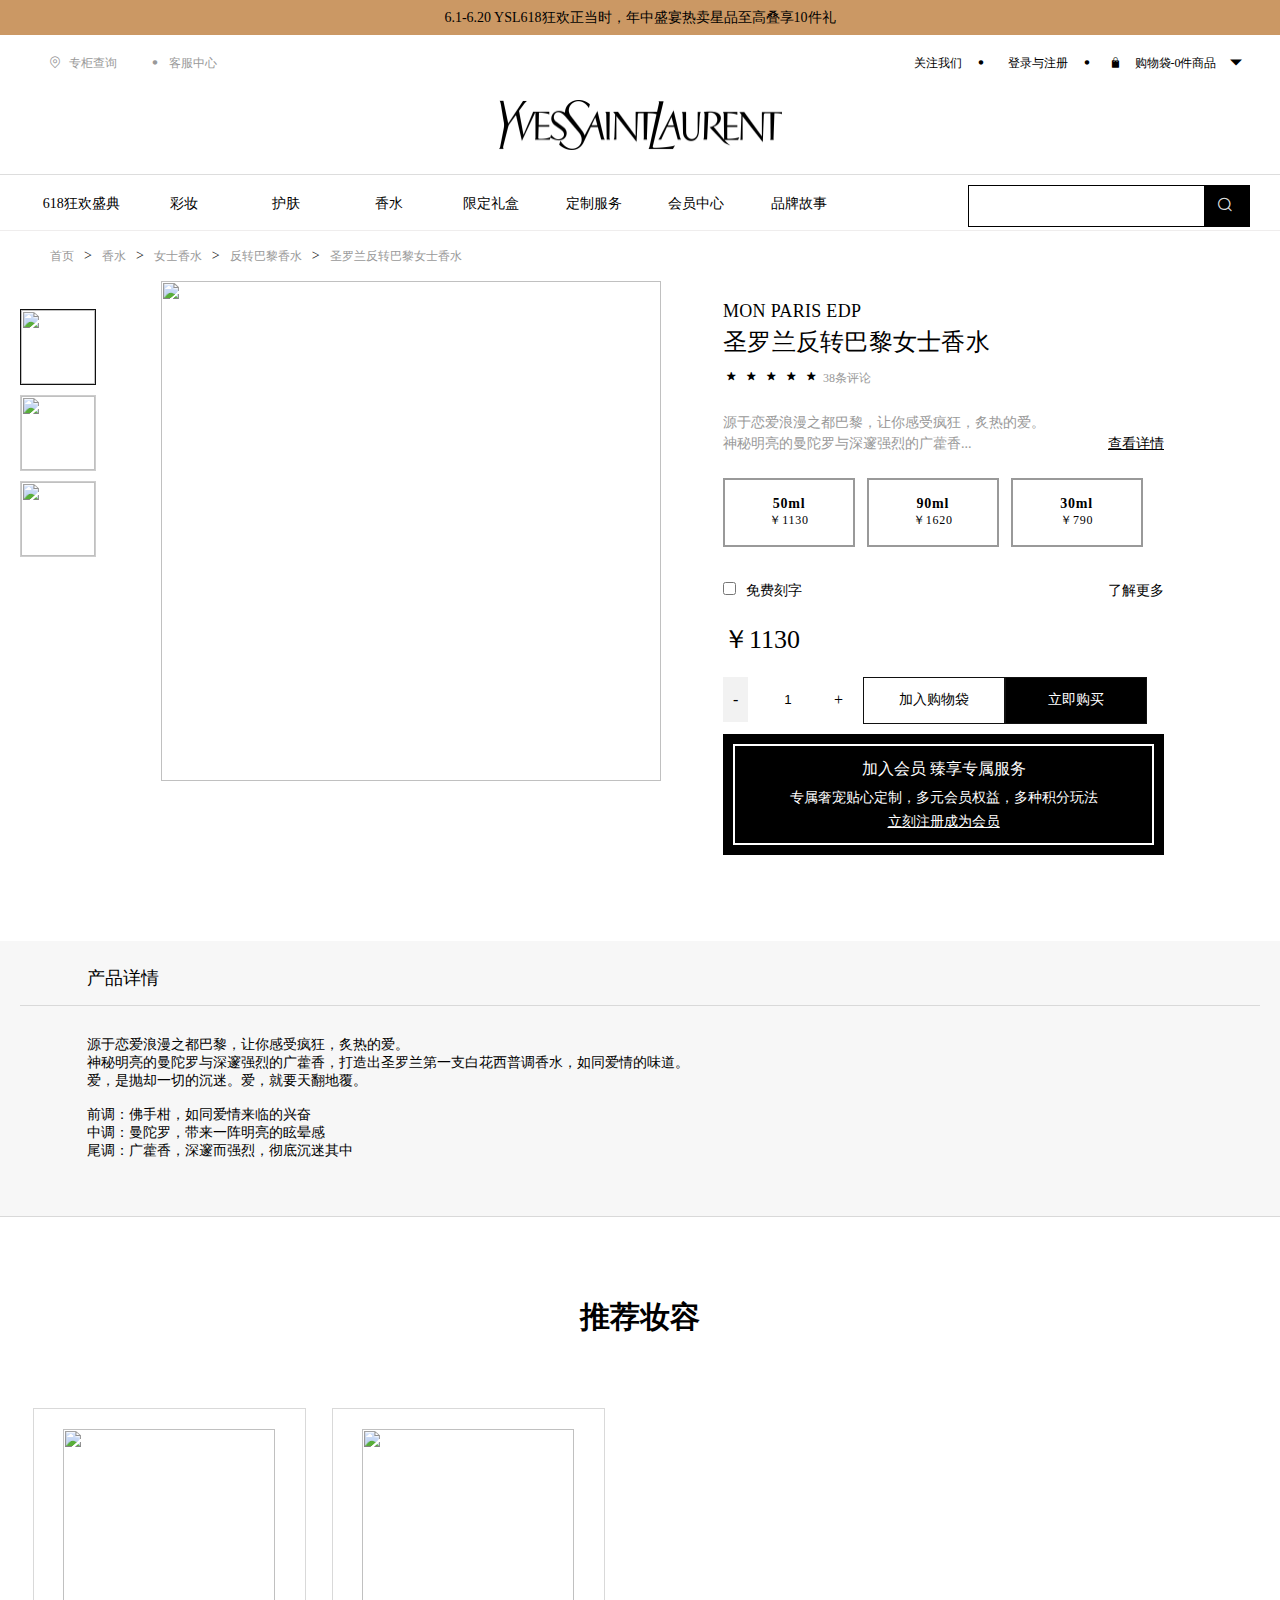
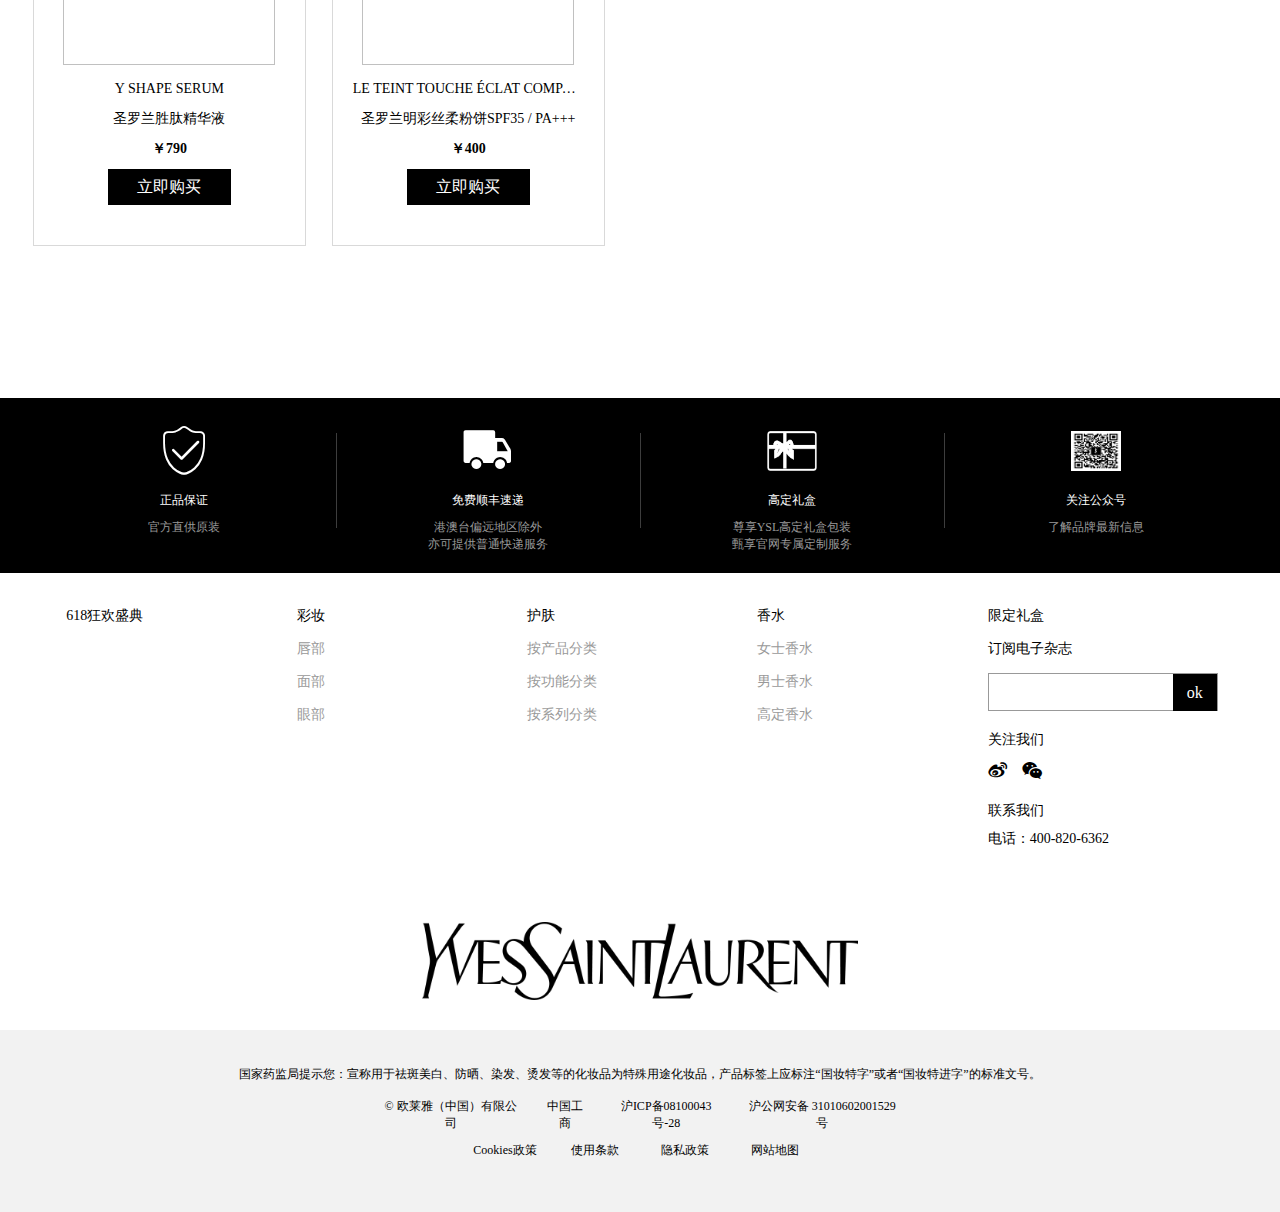
==== details.html @ fade4002 "第一次静态提交" ====
<!DOCTYPE html>
<html lang="en">

<head>
    <meta charset="UTF-8">
    <meta http-equiv="X-UA-Compatible" content="IE=edge">
    <meta name="viewport" content="width=device-width, initial-scale=1.0">
    <title>详情页面</title>
    <link rel="stylesheet" href="https://cdn.bootcdn.net/ajax/libs/Swiper/6.5.8/swiper-bundle.css">
    <link rel="stylesheet" href="./css/lens.css">
    <link rel="stylesheet" href="./static/font/iconfont.css">
</head>

<body>
    <!-- 头部 -->
    <header class="section">
        <!-- 顶部信息栏 -->
        <p class="TopInformation">
            6.1-6.20 YSL618狂欢正当时，年中盛宴热卖星品至高叠享10件礼
        </p>
        <div class="header-container">
            <div class="header-containerLeft">
                <ul>
                    <li>
                        <span class="iconfont icon-location"></span>
                        <a href="#none">专柜查询</a>
                    </li>
                    <li>
                        <span class="iconfont icon-heidian"></span>
                        <a href="###" class="headerCall">客服中心</a>
                    </li>
                    <div class="callBox">
                        <div class="callLeft">
                            <h4>
                                我能帮到您什么？
                            </h4>
                            <div class="callButton">
                                <div>
                                    <p><a href="">常见问题</a></p>
                                    <p><a href="">订单跟踪</a></p>
                                    <p><a href="">订购信息</a></p>
                                </div>
                                <div>
                                    <p><a href="">选择我们的原因</a></p>
                                    <p><a href="">送货与退货</a></p>
                                    <p><a href="">通用销售条款</a></p>
                                </div>
                            </div>
                        </div>
                        <div class="callRight">
                            <h4>联系我们</h4>
                            <div>
                                <p style="font-weight: 700;">400-820-6362(9:00-18:00)</p>
                                <p><a href="">在线咨询</a></p>
                                <p>我们提供一周五天服务</p>
                            </div>
                        </div>

                    </div>
                </ul>
                <ul class="header-containerRight">
                    <li class="attention">
                        <span>关注我们</span>
                        <span class="iconfont icon-heidian"></span>
                    </li>
                    <li>
                        <span>登录与注册</span>
                        <span class="iconfont icon-heidian"></span>
                    </li>
                    <li>
                        <span class="iconfont icon-gouwudai1"></span>
                        <span>购物袋-0件商品</span>
                        <span class="iconfont icon-sanjiaojiantou"></span>
                    </li>
                </ul>
                <div class="header-attention">
                    <div class="attentionLeft" style="margin-right: 30px;">
                        <img src="./static/img/小程序.jpg" alt="">
                        <p>小程序商场</p>
                    </div>
                    <div class="“attentionRight">
                        <img src="./static/img/微信公众号.png" alt="">
                        <p>微信公众号</p>
                    </div>

                </div>
            </div>
            <!-- logo -->
            <div class="logo">
                <img src="./static/img/download.png" alt="">
            </div>
        </div>
    </header>
    <!-- 导航 -->
    <nav>
        <div class="navSlide">
            <div class="navbox">
                <ul class="nav">
                    <li><a href="./index.html">
                            618狂欢盛典
                        </a></li>
                    <li class="btn">彩妆</li>
                    <li class="btn">护肤</li>
                    <li class="btn">
                        <a href="./list.html">
                            香水
                        </a>
                    </li>
                    <li>限定礼盒</li>
                    <li>定制服务</li>
                    <li>会员中心</li>
                    <li>品牌故事</li>
                </ul>
                <!-- 搜索框 -->
                <div class="navRight">
                    <form action="">
                        <div class="search">
                            <input type="text" id="search">
                            <ul id="list">

                            </ul>
                            <span class="iconfont icon-fangdajing" style="font-size: 30px;"></span>
                        </div>

                    </form>
                </div>
            </div>

            <!-- 二级菜单 -->

            <div class="submenu">
                <!-- 彩妆二级菜单 -->
                <div class="makeUpSubmenu">
                    <!-- 菜单 -->
                    <div class="submenuTop">
                        <ul>
                            <li>唇部</li>
                            <li>唇膏</li>
                            <li>唇釉</li>
                        </ul>
                        <ul>
                            <li>面部</li>
                            <li>妆前隔离</li>
                            <li>粉底</li>
                            <li>粉饼</li>
                            <li>明彩笔</li>
                            <li>散粉</li>
                            <li>腮红</li>
                        </ul>
                        <ul>
                            <li>眼部</li>
                            <li>睫毛膏</li>
                            <li>眉笔</li>
                            <li>眼影</li>
                        </ul>
                    </div>
                    <!-- 菜单图片 -->
                    <div class="submenuButton">
                        <div class="ImgLeft">
                            <img src="./static/img/小金条.jpg" alt="">
                            <div>
                                <p>YSL「小金条」N°1966</p>
                                <p>无法复刻的红棕</p>
                                <a href="https://www.yslbeautycn.com/item/00286YSL">了解详情</a>
                            </div>
                        </div>
                        <div class="ImgRight">
                            <img src="./static/img/气垫.jpg" alt="">
                            <div>
                                <p>YSL「皮气垫」星芒限定版</p>
                                <p>高定闪片耀世来袭</p>
                                <a href="https://www.yslbeautycn.com/item/00820YSL">了解详情</a>
                            </div>

                        </div>
                    </div>
                </div>
                <!-- 护肤二级菜单 -->
                <div class="makeUpSubmenu">
                    <!-- 菜单 -->
                    <div class="submenuTop">
                        <ul>
                            <li>按产品分类</li>
                            <li>隔离防晒</li>
                            <li>卸妆清洁</li>
                            <li>爽肤水</li>
                            <li>精华</li>
                            <li>面霜/乳液</li>
                            <li>眼唇护理</li>
                        </ul>
                        <ul>
                            <li>按功能分类</li>
                            <li>全校青春</li>
                            <li>至臻奢护</li>
                            <li>基础亮颜</li>
                        </ul>
                        <ul>
                            <li>按系列分类</li>
                            <li>高能修护系列</li>
                            <li>妍活青春</li>
                            <li>藏金奢妍</li>
                            <li>超模绝密</li>
                        </ul>
                    </div>
                    <!-- 菜单图片 -->
                    <div class="submenuButton">
                        <div class="ImgLeft">
                            <img src="./static/img/精华.jpg" alt="">
                            <div>
                                <p>圣罗兰夜皇后精华</p>
                                <p>细致毛孔 平滑透亮</p>
                                <a href="https://www.yslbeautycn.com/item/00386YSL-002">了解详情</a>
                            </div>
                        </div>
                        <div class="ImgRight">
                            <img src="./static/img/防晒.jpg" alt="">
                            <div>
                                <p>高能小滴管防晒乳</p>
                                <p>高能防晒 8倍轻薄</p>
                                <a href="https://www.yslbeautycn.com/item/000226YSL-001">了解详情</a>
                            </div>

                        </div>
                    </div>
                </div>

                <!-- 香水二级菜单 -->
                <div class="makeUpSubmenu">
                    <!-- 菜单 -->
                    <div class="submenuTop">
                        <ul>
                            <li>女士香水</li>
                            <li>全新圣罗兰女士香水</li>
                            <li>反转巴黎香水</li>
                            <li>黑色奥飘茗香水</li>
                        </ul>
                        <ul>
                            <li>男士香水</li>
                            <li>Y男士香水</li>
                        </ul>
                        <ul>
                            <li>高定香水</li>
                            <li>衣典香水</li>
                        </ul>
                    </div>
                    <!-- 菜单图片 -->
                    <div class="submenuButton">
                        <div class="ImgLeft">
                            <img src="./static/img/香水.jpg" alt="">
                            <div>
                                <p>全新圣罗兰女士香水</p>
                                <p>刚柔并济 自在由我</p>
                                <a href="https://www.yslbeautycn.com/item/00395YSL-002">了解详情</a>
                            </div>
                        </div>
                        <div class="ImgRight">
                            <img src="./static/img/翻转巴黎.jpg" alt="">
                            <div>
                                <p>圣罗兰反转巴黎女士香水</p>
                                <p>爱 就要天翻地覆</p>
                                <a href="https://www.yslbeautycn.com/item/000422YSL-002">了解详情</a>
                            </div>

                        </div>
                    </div>
                </div>
            </div>
        </div>
    </nav>
    <!-- 小菜单 -->
    <div class="perfumemenu">
        <ul>
            <li>首页</li>
            <li>香水</li>
            <li>女士香水</li>
            <li>反转巴黎香水</li>
            <li>圣罗兰反转巴黎女士香水</li>
        </ul>
    </div>
    <!-- 主体部分 -->
    <main>
        <div class="magnifying">
            <div class="magnifyingLeft">
                <ul>
                    <li class="active">
                        <img src="https://res.yslbeautycn.com/resources/2020/12/3/16069813046228783_110X110.jpg?version=20210603200946843"
                            alt="">
                    </li>
                    <li>
                        <img src="https://res.yslbeautycn.com/resources/2020/3/13/15840950171098095_110X110.jpg?version=20210603200946843"
                            alt="">
                    </li>
                    <li>
                        <img src="https://res.yslbeautycn.com/resources/2020/3/13/15840951379492736_110X110.jpg?version=20210603200946843"
                            alt="">
                    </li>
                </ul>
            </div>
            <div class="magnifyingBig-img">
                <img class="img" style="z-index: 1;"
                    src="https://res.yslbeautycn.com/resources/2020/12/3/16069813046228783_1000X1000.jpg?version=20210603200946843"
                    alt="">


                <img class="img"
                    src="https://res.yslbeautycn.com/resources/2020/3/13/15840950171098095_1000X1000.jpg?version=20210603200946843"
                    alt="">


                <img class="img"
                    src="https://res.yslbeautycn.com/resources/2020/3/13/15840951379492736_1000X1000.jpg?version=20210603200946843"
                    alt="">

            </div>
            <div class="bigImg">
                <img class="img" style="z-index: 1;"
                    src="https://res.yslbeautycn.com/resources/2020/12/3/16069813046228783_1000X1000.jpg?version=20210603200946843"
                    alt="">
                <img class="img"
                    src="https://res.yslbeautycn.com/resources/2020/3/13/15840950171098095_1000X1000.jpg?version=20210603200946843"
                    alt="">
                <img class="img"
                    src="https://res.yslbeautycn.com/resources/2020/3/13/15840951379492736_1000X1000.jpg?version=20210603200946843"
                    alt="">

            </div>
        </div>
        <!-- 介绍 -->
        <div class="introduce">
            <!-- 标题 -->
            <h2>MON PARIS EDP</h2>
            <h1>圣罗兰反转巴黎女士香水</h1>
            <!-- 评论 -->
            <div class="comment">
                <span class="iconfont icon-start"></span>
                <span class="iconfont icon-start"></span>
                <span class="iconfont icon-start"></span>
                <span class="iconfont icon-start"></span>
                <span class="iconfont icon-start"></span>
                <span>38条评论</span>
            </div>
            <!-- 特点介绍 -->
            <p class="recommend">
                源于恋爱浪漫之都巴黎，让你感受疯狂，炙热的爱。
                <br>
                神秘明亮的曼陀罗与深邃强烈的广藿香...
                <span>查看详情</span>
            </p>
            <!-- 价格分类 -->
            <div class="priceCategory">
                <ul class="priceThree">
                    <li>
                        <div>
                            <p class="perfumeSize">50ml</p>
                            <p class="perfumePrice">￥1130</p>
                        </div>
                    </li>
                    <li>
                        <div>
                            <p class="perfumeSize">90ml</p>
                            <p class="perfumePrice">￥1620</p>
                        </div>
                    </li>
                    <li>
                        <div>
                            <p class="perfumeSize">30ml</p>
                            <p class="perfumePrice">￥790</p>
                        </div>
                    </li>
                </ul>
                <!-- 刻字 -->
                <div class="lettering">
                    <p>
                        <input type="checkbox">
                        <span>免费刻字</span>
                    </p>
                    <span>了解更多</span>
                </div>
            </div>
            <!-- 单价 -->
            <p class="unit-price">￥1130</p>

            <div class="flex-container">
                <div class="buy">
                    <a href="##" class="minus">-</a>
                    <input type="text" readonly value="1">
                    <a href="##" class="sign">+</a>
                </div>
                <div class="product-btn">
                    <a href="##" class="join">加入购物袋</a>
                    <a href="##" class="promptly">立即购买</a>
                </div>
            </div>

            <div class="inviting-box">
                <p>加入会员 臻享专属服务 </p>
                <p style="margin-bottom:0; font-size: 14px;">专属奢宠贴心定制，多元会员权益，多种积分玩法</p>
                <a class="jump-login" href="">立刻注册成为会员</a>
            </div>
        </div>
    </main>
    <article>
        <p class="product-details">产品详情</p>
        <p class="product-presentation">
            源于恋爱浪漫之都巴黎，让你感受疯狂，炙热的爱。
            <br>
            神秘明亮的曼陀罗与深邃强烈的广藿香，打造出圣罗兰第一支白花西普调香水，如同爱情的味道。
            <br>
            爱，是抛却一切的沉迷。爱，就要天翻地覆。
            <br>
            <br>
            前调：佛手柑，如同爱情来临的兴奋
            <br>
            中调：曼陀罗，带来一阵明亮的眩晕感
            <br>
            尾调：广藿香，深邃而强烈，彻底沉迷其中
        </p>
    </article>

    <div class="banner">
        <img src="https://res.yslbeautycn.com/resources/2020/3/13/15840914652778105.jpg" alt="">
        <img src="https://res.yslbeautycn.com/resources/2020/3/13/15840914937553287.jpg" alt="">
        <img src="https://res.yslbeautycn.com/resources/2020/3/13/15840915073055597.jpg" alt="">
        <img src="https://res.yslbeautycn.com/resources/2020/3/13/15840915267611418.jpg" alt="">
    </div>
    <aside>
        <h3>推荐妆容</h3>
        <div class="perfume">
            <div>
                <img src="https://res.yslbeautycn.com/resources/2020/12/4/16070503586922771_238X265.jpg?version=20210603200946843"
                    alt="">
                <p class="perfumeEn">Y SHAPE SERUM</p>
                <p class="perfumeCn">圣罗兰胜肽精华液</p>
                <p class="perfumePrice">￥790</p>
                <a href="" class="button">立即购买</a>
            </div>
            <div>
                <img src="https://res.yslbeautycn.com/resources/2019/8/27/15669055957449197_238X265.jpg?version=20210603200946843"
                    alt="">
                <p class="perfumeEn">LE TEINT TOUCHE ÉCLAT COMPACT SPF35/PA+++ 9g</p>
                <p class="perfumeCn">圣罗兰明彩丝柔粉饼SPF35 / PA+++</p>
                <p class="perfumePrice">￥400</p>
                <a href="" class="button">立即购买</a>
            </div>
        </div>
    </aside>
    <!-- 尾部 -->
    <footer class="section">
        <div class="footer-topcontent">
            <ul class="float-clearfix">
                <li>
                    <div class="iconfont icon-zhengpin"></div>
                    <p class="main-text">正品保证</p>
                    <p class="sub-text">官方直供原装</p>
                </li>
                <li>
                    <div class="iconfont icon-wuliu"></div>
                    <p class="main-text">免费顺丰速递</p>
                    <p class="sub-text">
                        港澳台偏远地区除外
                        <br>
                        亦可提供普通快递服务
                    </p>

                </li>
                <li>
                    <div class="footer-qr">
                        <img src="./static/img/9.png" alt="">
                    </div>
                    <p class="main-text">高定礼盒</p>
                    <p class="sub-text">
                        尊享YSL高定礼盒包装
                        <br>
                        甄享官网专属定制服务
                    </p>
                </li>
                <li>
                    <div class="footer-qr">
                        <img src="./static/img/8.png" alt="">
                    </div>
                    <p class="main-text">关注公众号</p>
                    <p class="sub-text">了解品牌最新信息</p>
                </li>
            </ul>
        </div>
        <div class="footer-content">
            <div class="footer-nav">
                <ul>
                    <li>
                        618狂欢盛典
                    </li>
                </ul>
            </div>
            <div class="footer-nav">
                <ul>
                    <li>彩妆</li>
                    <li>唇部</li>
                    <li>面部</li>
                    <li>眼部</li>
                </ul>
            </div>
            <div class="footer-nav">
                <ul>
                    <li>护肤</li>
                    <li>按产品分类</li>
                    <li>按功能分类</li>
                    <li>按系列分类</li>
                </ul>
            </div>
            <div class="footer-nav">
                <ul>
                    <li>香水</li>
                    <li>女士香水</li>
                    <li>男士香水</li>
                    <li>高定香水</li>
                </ul>
            </div>
            <div class="footer-nav">
                <p>限定礼盒</p>
                <p>订阅电子杂志</p>
                <div class="footer-input">
                    <input type="text"><span>ok</span>
                </div>
                <div class="footer-contact">
                    <p>关注我们</p>
                    <span class="iconfont icon-unie61d-copy"></span>
                    <span class="iconfont icon-weixin"></span>
                    <p>联系我们</p>
                    <p>
                        电话：400-820-6362
                    </p>
                </div>
            </div>

        </div>
        <div class="footer-logo">
            <img src="./static/img/download.png" alt="">
        </div>
        <div class="footer-bottom">
            <p>国家药监局提示您：宣称用于祛斑美白、防晒、染发、烫发等的化妆品为特殊用途化妆品，产品标签上应标注“国妆特字”或者“国妆特进字”的标准文号。</p>
            <ul class="statement">
                <li>© 欧莱雅（中国）有限公司</li>
                <li>
                    <a href="http://wap.scjgj.sh.gov.cn//businessCheck/verifKey.do?showType=extShow&serial=9031000020170518090333000001788070-SAIC_SHOW_310000-2012"
                        target="_blank">中国工商</a>
                </li>
                <li>
                    <a href="https://beian.miit.gov.cn/#/Integrated/index" target="_blank">沪ICP备08100043号-28</a>
                </li>
                <li>
                    <a href="http://www.beian.gov.cn/portal/registerSystemInfo?recordcode=31010602001529"
                        target="_blank">沪公网安备 31010602001529号</a>
                </li>
            </ul>
            <ul class="statement">
                <li>
                    <a href="https://policy.lorealchina.com/cookiespolicy" target="_blank">Cookies政策</a>
                </li>
                <li>
                    <a href="https://policy.lorealchina.com/termsofusewebsite" target="_blank">使用条款</a>
                </li>
                <li>
                    <a href="https://policy.lorealchina.com/privacypolicy" target="_blank">隐私政策</a>
                </li>
                <li>
                    <a href="https://www.yslbeautycn.com/on/Sites-ysl-cn-Site/zh_CN/SiteMap-Start"
                        target="_blank">网站地图</a>
                </li>
            </ul>
        </div>
    </footer>



    <script src="https://cdn.bootcdn.net/ajax/libs/Swiper/6.5.8/swiper-bundle.js"></script>
    <script src="./static/javascripts/jQuery.js"></script>
</body>

</html>
---- css/lens.css ----
@charset "UTF-8";
* {
  margin: 0;
  padding: 0;
}

ul li {
  list-style: none;
}

a {
  color: #000;
  text-decoration: none;
}

header .TopInformation {
  width: 100%;
  height: 35px;
  background-color: #cb9864;
  font-size: 14px;
  text-align: center;
  line-height: 35px;
}

.header-container {
  text-align: center;
}
.header-container .header-containerLeft {
  display: flex;
  justify-content: space-between;
  margin: 0 30px;
}
.header-container .header-containerLeft ul {
  height: 25px;
  margin: 10px 0;
  display: flex;
  line-height: 25px;
  text-align: center;
}
.header-container .header-containerLeft ul li {
  width: 100px;
  font-size: 12px;
  color: #999;
}
.header-container .header-containerLeft ul li span {
  line-height: 25px;
  padding: 5px;
  font-size: 12px;
  display: inline-block;
  height: 25px;
}
.header-container .header-containerLeft ul li a {
  color: #999;
}
.header-container .header-containerLeft ul .callBox {
  width: 660px;
  padding: 30px;
  height: 150px;
  background-color: #fff;
  border: 1px solid #ddd;
  z-index: 10;
  position: absolute;
  top: 80px;
  left: 180px;
  display: none;
}
.header-container .header-containerLeft ul .callBox .callLeft {
  width: 330px;
  float: left;
}
.header-container .header-containerLeft ul .callBox .callLeft h4 {
  font-size: 18px;
  border-bottom: 1px solid #d9d9d9;
  padding-bottom: 20px;
  margin-bottom: 20px;
  font-weight: 700;
}
.header-container .header-containerLeft ul .callBox .callLeft .callButton {
  display: flex;
  justify-content: space-around;
}
.header-container .header-containerLeft ul .callBox .callLeft .callButton p {
  font-size: 14px;
}
.header-container .header-containerLeft ul .callBox .callLeft .callButton p a:hover {
  text-decoration: underline;
}
.header-container .header-containerLeft ul .callBox .callRight {
  width: 240px;
  margin-left: 30px;
  float: left;
}
.header-container .header-containerLeft ul .callBox .callRight h4 {
  font-size: 18px;
  border-bottom: 1px solid #d9d9d9;
  padding-bottom: 20px;
  margin-bottom: 20px;
  font-weight: 700;
}
.header-container .header-containerLeft ul .callBox .callRight div p {
  font-size: 14px;
}
.header-container .header-containerLeft ul .callBox .callRight div p a:hover {
  text-decoration: underline;
}
.header-container .header-containerLeft .header-containerRight li {
  width: 100px;
  color: black;
  cursor: pointer;
}
.header-container .header-containerLeft .header-containerRight li:nth-last-child(1) {
  width: 150px;
}
.header-container .header-containerLeft .header-attention {
  padding: 15px 15px 8px;
  background-color: #111;
  position: absolute;
  top: 80px;
  left: 850px;
  z-index: 10;
  box-shadow: 0px 0px 10px #ddd;
  display: none;
}
.header-container .header-containerLeft .header-attention div {
  float: left;
}
.header-container .header-containerLeft .header-attention div img {
  width: 130px;
}
.header-container .header-containerLeft .header-attention div p {
  color: #fff;
  font-size: 12px;
}
.header-container .logo {
  text-align: center;
  padding: 20px 0;
}
.header-container .logo img {
  width: 283px;
  height: 50px;
}

nav .navSlide {
  background-color: #fff;
  width: 100%;
  z-index: 111;
}
nav .navSlide .navbox {
  height: 50px;
  border-top: 1px solid #ddd;
  background-color: #fff;
  width: 100%;
  z-index: 100;
}
nav .navSlide .navbox .nav {
  padding: 20px 30px;
  width: 820px;
  display: flex;
  text-align: center;
  float: left;
  position: static;
}
nav .navSlide .navbox .nav li {
  flex: 1;
  font-size: 14px;
  color: #000;
  cursor: pointer;
}
nav .navSlide .navbox .nav li:hover {
  color: #cd9864;
}
nav .navSlide .navbox .navRight {
  float: right;
  width: 280px;
  height: 40px;
  margin: 10px;
  margin-right: 30px;
  border: 1px solid #000;
  position: relative;
}
nav .navSlide .navbox .navRight .search input {
  border: 0;
  width: 225px;
  height: 35px;
  outline: none;
  margin-left: 10px;
  float: left;
}
nav .navSlide .navbox .navRight .search #list {
  position: absolute;
  z-index: 666;
  top: 50px;
  background-color: #fff;
  width: 225px;
  background: rgba(247, 244, 244, 0.5);
}
nav .navSlide .navbox .navRight .search span {
  display: inline-block;
  background-color: #000;
  color: #ddd;
  height: 40px;
  width: 45px;
  line-height: 40px;
}
nav .navSlide .makeUpSubmenu {
  width: 100%;
  z-index: 10;
  position: absolute;
  background-color: #fff;
  display: none;
}
nav .navSlide .makeUpSubmenu .submenuTop ul {
  float: left;
  width: 130px;
  margin: 20px 50px;
}
nav .navSlide .makeUpSubmenu .submenuTop ul li {
  padding: 5px 0 0 0;
  font-size: 14px;
}
nav .navSlide .makeUpSubmenu .submenuTop ul li:nth-of-type(1) {
  font-weight: 700;
}
nav .navSlide .makeUpSubmenu .submenuButton {
  width: 100%;
  background-color: #f2f2f2;
  padding: 30px;
  float: left;
}
nav .navSlide .makeUpSubmenu .submenuButton .ImgLeft {
  float: left;
  padding: 30px;
  margin: 0 30px;
}
nav .navSlide .makeUpSubmenu .submenuButton .ImgLeft div {
  margin: 20px 30px;
  float: right;
}
nav .navSlide .makeUpSubmenu .submenuButton .ImgLeft div p {
  font-size: 14px;
}
nav .navSlide .makeUpSubmenu .submenuButton .ImgLeft div p:nth-of-type(1) {
  font-weight: 700;
  font-size: 16px;
}
nav .navSlide .makeUpSubmenu .submenuButton .ImgLeft div p:nth-of-type(2) {
  margin-bottom: 20px;
}
nav .navSlide .makeUpSubmenu .submenuButton .ImgLeft div a {
  font-size: 14px;
  text-decoration: underline;
}
nav .navSlide .makeUpSubmenu .submenuButton .ImgRight {
  padding: 30px;
  float: left;
  margin-left: 100px;
}
nav .navSlide .makeUpSubmenu .submenuButton .ImgRight div {
  margin: 20px 30px;
  float: right;
}
nav .navSlide .makeUpSubmenu .submenuButton .ImgRight div p {
  font-size: 14px;
}
nav .navSlide .makeUpSubmenu .submenuButton .ImgRight div p:nth-of-type(1) {
  font-weight: 700;
  font-size: 16px;
}
nav .navSlide .makeUpSubmenu .submenuButton .ImgRight div p:nth-of-type(2) {
  margin-bottom: 20px;
}
nav .navSlide .makeUpSubmenu .submenuButton .ImgRight div a {
  font-size: 14px;
  text-decoration: underline;
}

#swiper {
  width: 1300px;
  height: 374px;
  margin: 0 auto;
  --swiper-theme-color: #111;
  /* 设置Swiper风格 */
  --swiper-navigation-color: #111;
  /* 单独设置按钮颜色 */
  --swiper-navigation-size: 14px;
  /* 设置按钮大小 */
}
#swiper .swiper-slide {
  font-size: 100px;
  line-height: 285px;
  text-align: center;
  background-color: #fff;
}
#swiper .swiper-slide img {
  width: 100%;
  height: 100%;
}
#swiper .swiper-button-next {
  width: 40px;
  height: 60px;
  background-color: #fff;
}
#swiper .swiper-button-prev {
  width: 40px;
  height: 60px;
  background-color: #fff;
}

.perfumemenu {
  width: 100%;
  margin-top: 5px;
  border-top: 1px solid #efeded;
}
.perfumemenu ul {
  margin-left: 30px;
  padding: 20px;
  line-height: 10px;
}
.perfumemenu ul li {
  float: left;
  color: #999;
  font-size: 12px;
}
.perfumemenu ul li::after {
  padding: 0 4px;
  content: ">";
  color: #111;
  font-size: 14px;
  padding: 0 10px;
}
.perfumemenu ul li:nth-last-child(1)::after {
  content: "";
}

main {
  height: 650px;
  padding: 10px;
}
main .magnifying {
  width: 55%;
  float: left;
}
main .magnifying .magnifyingLeft {
  float: left;
  padding: 28px 10px;
  margin-right: 8%;
}
main .magnifying .magnifyingLeft ul li {
  height: 74px;
  width: 74px;
  margin-bottom: 10px;
  border: 1px solid #cdcdcd;
}
main .magnifying .magnifyingLeft ul li.active {
  border: 1px solid #111;
}
main .magnifying .magnifyingLeft ul li img {
  width: 100%;
  height: 100%;
}
main .magnifying .magnifyingBig-img {
  width: 500px;
  height: 500px;
  float: left;
  position: relative;
  overflow: hidden;
}
main .magnifying .magnifyingBig-img img {
  position: absolute;
  width: 100%;
  height: 100%;
}
main .magnifying .bigImg {
  width: 500px;
  height: 500px;
  background-color: aqua;
  border: blueviolet 1px solid;
  position: absolute;
  left: 700px;
  z-index: 2;
  overflow: hidden;
  display: none;
}
main .magnifying .bigImg img {
  width: 1000px;
  height: 1000px;
  position: absolute;
}
main .introduce {
  width: 35%;
  float: left;
  padding: 20px;
}
main .introduce h2 {
  padding-bottom: 4px;
  font-size: 18px;
  letter-spacing: 0.3px;
  font-weight: 400;
}
main .introduce h1 {
  padding-bottom: 10px;
  font-size: 24px;
  letter-spacing: 0.25px;
  font-weight: 400;
}
main .introduce .comment {
  padding-bottom: 25px;
  font-size: 12px;
}
main .introduce .comment span:nth-last-child(1) {
  color: #999;
}
main .introduce .recommend {
  position: relative;
  margin: 0;
  font-size: 14px;
  line-height: 21px;
  color: #999;
  text-align: justify;
}
main .introduce .recommend span {
  position: absolute;
  right: 0;
  bottom: 0;
  margin-left: 14px;
  white-space: nowrap;
  text-decoration: underline;
  color: #000;
}
main .introduce .priceCategory {
  padding-top: 24px;
}
main .introduce .priceCategory .priceThree {
  display: flex;
  flex-wrap: wrap;
}
main .introduce .priceCategory .priceThree li {
  width: 30%;
  margin-right: 2.6%;
  text-align: center;
}
main .introduce .priceCategory .priceThree li div {
  margin-bottom: 15px;
  padding: 16px 10px;
  border: 2px solid #999;
  cursor: pointer;
  position: relative;
}
main .introduce .priceCategory .priceThree li div .perfumeSize {
  font-weight: 900;
  font-size: 14px;
  letter-spacing: 0.75px;
}
main .introduce .priceCategory .priceThree li div .perfumePrice {
  margin: 0;
  font-size: 12px;
  letter-spacing: 0.75px;
}
main .introduce .priceCategory .lettering {
  width: 100%;
  height: 20px;
  font-size: 14px;
  margin-top: 20px;
}
main .introduce .priceCategory .lettering p {
  float: left;
}
main .introduce .priceCategory .lettering p input {
  margin-right: 10px;
}
main .introduce .priceCategory .lettering span {
  float: right;
}
main .introduce .unit-price {
  font-size: 26px;
  margin: 20px 0;
}
main .introduce .flex-container {
  display: flex;
}
main .introduce .flex-container .buy {
  display: inline-block;
  width: 130px;
  margin-right: 10px;
  vertical-align: top;
  position: relative;
}
main .introduce .flex-container .buy .minus {
  background: #f2f2f2;
  position: absolute;
  z-index: 1;
  color: #000;
  height: 45px;
  line-height: 45px;
  text-align: center;
  padding: 0 10px;
}
main .introduce .flex-container .buy input {
  width: 100%;
  height: 45px;
  text-align: center;
  color: #000;
  border: 0;
}
main .introduce .flex-container .buy .sign {
  position: absolute;
  z-index: 1;
  color: #000;
  background: #fff;
  height: 45px;
  line-height: 45px;
  right: 0;
  top: 0px;
  padding: 0 10px;
}
main .introduce .flex-container .buy .sign:hover {
  background: #f2f2f2;
}
main .introduce .flex-container .product-btn {
  text-align: right;
}
main .introduce .flex-container .product-btn .join {
  display: inline-block;
  text-align: center;
  font-size: 14px;
  padding: 0 10px;
  width: 120px;
  height: 45px;
  line-height: 43px;
  color: #000;
  background: #fff;
  float: left;
  border: 1px solid #111;
}
main .introduce .flex-container .product-btn .join:hover {
  color: #fff;
  background: #000;
}
main .introduce .flex-container .product-btn .promptly {
  display: inline-block;
  text-align: center;
  font-size: 14px;
  padding: 0 10px;
  min-width: 120px;
  height: 45px;
  line-height: 43px;
  background: #000;
  color: #fff;
  float: right;
  border: 1px solid #111;
}
main .introduce .inviting-box {
  position: relative;
  background-color: #000;
  color: #fff;
  text-align: center;
  padding: 24.5px;
  margin-top: 10px;
}
main .introduce .inviting-box::after {
  content: "";
  position: absolute;
  left: 10px;
  top: 10px;
  right: 10px;
  bottom: 10px;
  border: 2px solid #fff;
}
main .introduce .inviting-box p {
  font-size: 16px;
  margin-bottom: 9px;
}
main .introduce .inviting-box a {
  text-decoration: underline;
  margin-top: 6px;
  display: block;
  color: #fff;
  cursor: pointer;
  z-index: 1;
  position: relative;
  font-size: 14px;
}

article {
  padding: 10px 20px 65px;
  height: 200px;
  background: #f7f7f7;
  border-bottom: 1px solid #d9d9d9;
  overflow: hidden;
}
article .product-details {
  border-bottom: 1px solid #d9d9d9;
  padding: 15px 67px;
  font-size: 18px;
}
article .product-presentation {
  padding: 30px 67px;
  font-size: 14px;
}

.banner {
  padding: 20px 30px 0px;
}
.banner img {
  display: block;
}

aside {
  padding: 20px 20px 80px;
}
aside h3 {
  padding: 40px 0;
  font-size: 30px;
  text-align: center;
}
aside .perfume {
  height: 500px;
  padding: 20px 0;
}
aside .perfume div {
  box-sizing: border-box;
  width: 22%;
  margin: 10px 13px;
  float: left;
  text-align: center;
  border: 1px solid #d9d9d9;
  padding: 20px;
}
aside .perfume div img {
  width: 212px;
  height: 236px;
}
aside .perfume div .perfumeEn, aside .perfume div .perfumeCn {
  font-size: 14px;
  color: #000;
  line-height: 20px;
  margin: 10px 0;
  overflow: hidden;
  text-overflow: ellipsis;
  white-space: nowrap;
}
aside .perfume div .perfumePrice {
  font-size: 14px;
  color: #000;
  line-height: 20px;
  margin: 10px 0;
  font-weight: 700;
}
aside .perfume div .button {
  display: inline-block;
  width: 123px;
  height: 36px;
  background-color: #000;
  color: #fff;
  line-height: 36px;
  margin-bottom: 20px;
}

footer {
  width: 100%;
}
footer .footer-topcontent {
  width: 100%;
  height: 175px;
  background-color: #000;
  overflow: hidden;
}
footer .footer-topcontent .float-clearfix {
  width: 95%;
  height: 154px;
  background-color: #000;
  margin: 10px auto;
  display: flex;
  position: relative;
}
footer .footer-topcontent .float-clearfix li {
  width: 25%;
  text-align: center;
  padding: 10px 0;
  color: #fff;
}
footer .footer-topcontent .float-clearfix li div {
  width: 89px;
  height: 64px;
  line-height: 64px;
  margin: 0 auto;
  font-size: 50px;
}
footer .footer-topcontent .float-clearfix li div img {
  width: 50px;
  height: 40px;
  vertical-align: middle;
  margin-top: -10px;
}
footer .footer-topcontent .float-clearfix li .main-text {
  font-size: 12px;
  margin: 10px 0;
  color: white;
}
footer .footer-topcontent .float-clearfix li .sub-text {
  font-size: 12px;
  color: #999;
}
footer .footer-topcontent .float-clearfix li::after {
  content: "";
  width: 1px;
  height: 95px;
  background: #3d3d3d;
  display: block;
  position: absolute;
  top: 25px;
}
footer .footer-topcontent .float-clearfix li:nth-of-type(1)::after {
  content: "";
  width: 1px;
  height: 0px;
}
footer .footer-content {
  width: 90%;
  padding: 34px 66px;
  margin: 0 auto;
  display: flex;
  justify-content: space-evenly;
}
footer .footer-content .footer-nav {
  width: 230px;
}
footer .footer-content .footer-nav ul li {
  font-size: 14px;
  margin-bottom: 15px;
  color: #000;
}
footer .footer-content .footer-nav ul li + li {
  color: #999;
}
footer .footer-content .footer-nav p {
  font-size: 14px;
  margin-bottom: 15px;
}
footer .footer-content .footer-nav .footer-input {
  border: 1px solid #999;
  box-sizing: border-box;
  position: relative;
}
footer .footer-content .footer-nav .footer-input input {
  border: none;
  height: 26px;
  padding: 5px 30px 5px 9px;
}
footer .footer-content .footer-nav .footer-input span {
  width: 34px;
  line-height: 37px;
  text-align: center;
  padding: 0 5px;
  background-color: #000;
  color: #fff;
  display: inline-block;
  position: absolute;
  right: 0;
}
footer .footer-content .footer-nav .footer-contact {
  margin-top: 20px;
}
footer .footer-content .footer-nav .footer-contact p {
  font-size: 14px;
  margin-bottom: 10px;
  color: #000;
}
footer .footer-content .footer-nav .footer-contact span {
  display: inline-block;
  font-size: 20px;
  margin: 0px 10px 20px 0;
}
footer .footer-logo {
  width: 436px;
  height: 78px;
  margin: 30px auto;
}
footer .footer-logo img {
  width: 100%;
  height: 100%;
}
footer .footer-bottom {
  /* width: 100%; */
  background-color: #f2f2f2;
  padding: 36px 40px 48px;
  text-align: center;
}
footer .footer-bottom p {
  font-size: 12px;
  margin-bottom: 10px;
}
footer .footer-bottom .statement {
  display: flex;
  width: 45%;
  margin: 0 auto;
}
footer .footer-bottom .statement li {
  font-size: 12px;
  margin: 5px 10px;
}
footer .footer-bottom .statement li a {
  text-decoration: none;
  color: #000;
}
footer .footer-bottom .statement li a:hover {
  text-decoration: underline;
}
footer .footer-bottom .statement:nth-last-of-type(1) {
  width: 30%;
}
footer .footer-bottom .statement:nth-last-of-type(1) li {
  flex: 1;
}
---- static/font/iconfont.css ----
@font-face {
  font-family: "iconfont"; /* Project id  */
  src: url('iconfont.ttf?t=1623038259199') format('truetype');
}

.iconfont {
  font-family: "iconfont" !important;
  font-size: 16px;
  font-style: normal;
  -webkit-font-smoothing: antialiased;
  -moz-osx-font-smoothing: grayscale;
}

.icon-shouyezhuyetubiao06:before {
  content: "\e605";
}

.icon-fangdajing:before {
  content: "\e606";
}

.icon-start:before {
  content: "\e608";
}

.icon-zhengpin:before {
  content: "\e634";
}

.icon-tubiaoSVGchuli-:before {
  content: "\e61f";
}

.icon-heidian:before {
  content: "\e612";
}

.icon-weixin:before {
  content: "\e64d";
}

.icon-gouwudai:before {
  content: "\e602";
}

.icon-san_jiao:before {
  content: "\e57f";
}

.icon-location:before {
  content: "\e502";
}

.icon-sanjiaojiantou:before {
  content: "\e684";
}

.icon-gouwudaizi-:before {
  content: "\e60b";
}

.icon-sanjiao-r-copy:before {
  content: "\e65c";
}

.icon-arrow-zuo:before {
  content: "\e691";
}

.icon-unie61d-copy:before {
  content: "\e501";
}

.icon-xingzhuang60kaobei2-copy:before {
  content: "\e503";
}

.icon-wuliu:before {
  content: "\e65a";
}

.icon-gouwudai1:before {
  content: "\e504";
}
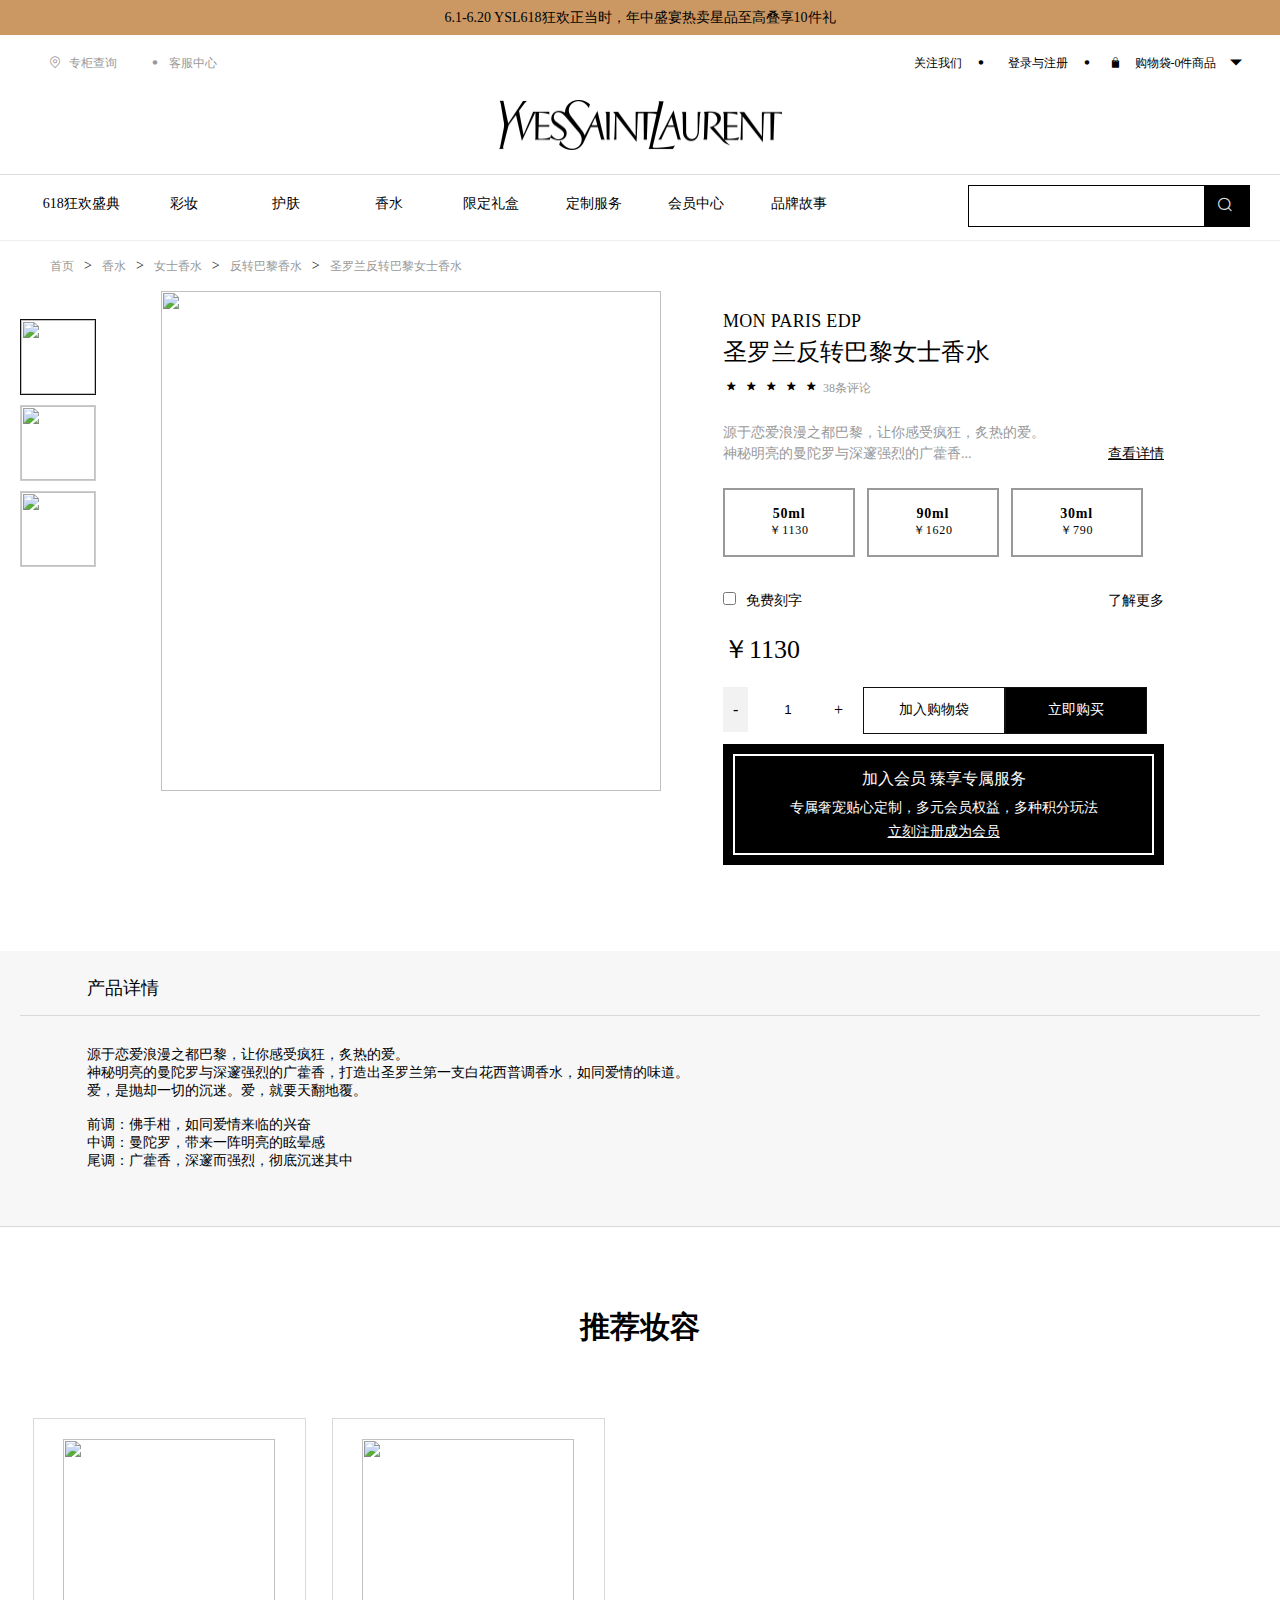
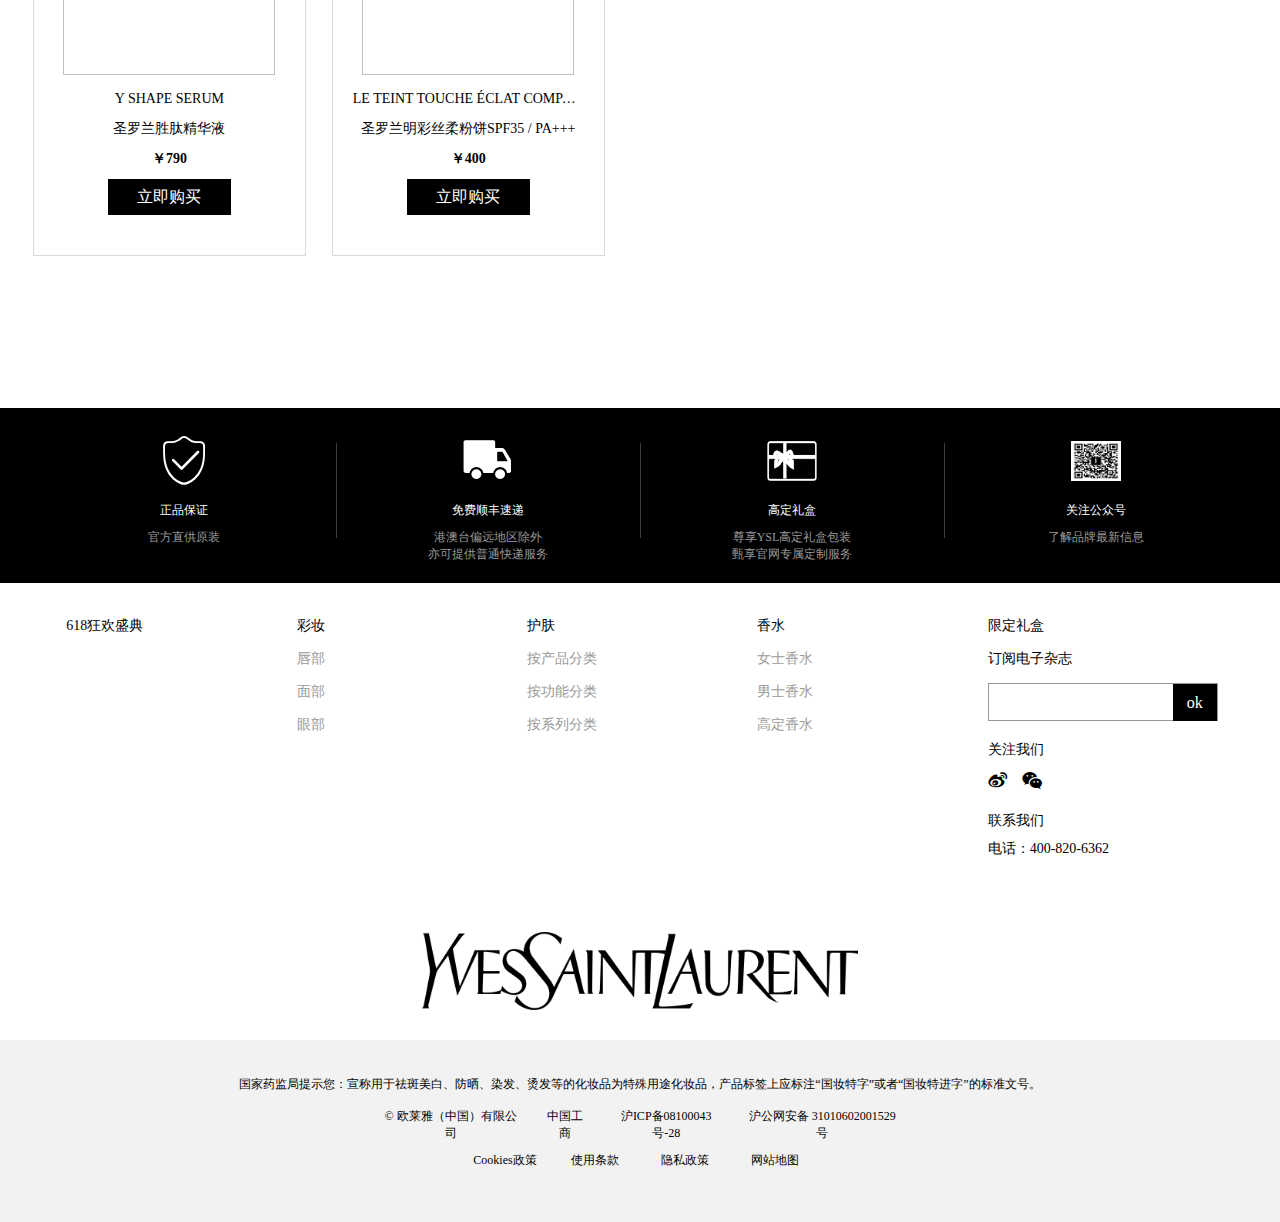
==== commit bc11007c: "第三天提交" ====
--- a/details.html
+++ b/details.html
@@ -6,6 +6,7 @@
     <meta http-equiv="X-UA-Compatible" content="IE=edge">
     <meta name="viewport" content="width=device-width, initial-scale=1.0">
     <title>详情页面</title>
+    <link rel="Shortcut Icon" href="https://res.yslbeautycn.com/favicon.ico">
     <link rel="stylesheet" href="https://cdn.bootcdn.net/ajax/libs/Swiper/6.5.8/swiper-bundle.css">
     <link rel="stylesheet" href="./css/lens.css">
     <link rel="stylesheet" href="./static/font/iconfont.css">
@@ -63,9 +64,11 @@
                         <span>关注我们</span>
                         <span class="iconfont icon-heidian"></span>
                     </li>
-                    <li>
-                        <span>登录与注册</span>
+                    <li class="liTwo">
+                        <span class="login"><a href="./login.html?ReturnUrl=./details.html"
+                                style="color: black;">登录与注册</a></span>
                         <span class="iconfont icon-heidian"></span>
+                        <span class="outLogin">退出</span>
                     </li>
                     <li>
                         <span class="iconfont icon-gouwudai1"></span>
@@ -87,7 +90,7 @@
             </div>
             <!-- logo -->
             <div class="logo">
-                <img src="./static/img/download.png" alt="">
+                <a href="./index.html"><img src="./static/img/download.png" alt=""></a>
             </div>
         </div>
     </header>
@@ -96,16 +99,18 @@
         <div class="navSlide">
             <div class="navbox">
                 <ul class="nav">
-                    <li><a href="./index.html">
+                    <li><a href="./list.html">
                             618狂欢盛典
                         </a></li>
-                    <li class="btn">彩妆</li>
-                    <li class="btn">护肤</li>
-                    <li class="btn">
-                        <a href="./list.html">
+                    <li class="btn1"><a href="./list.html">
+                            彩妆
+                        </a></li>
+                    <li class="btn2"><a href="./list.html">
+                            护肤
+                        </a></li>
+                    <li class="btn3"><a href="./list.html">
                             香水
-                        </a>
-                    </li>
+                        </a></li>
                     <li>限定礼盒</li>
                     <li>定制服务</li>
                     <li>会员中心</li>
@@ -130,7 +135,7 @@
 
             <div class="submenu">
                 <!-- 彩妆二级菜单 -->
-                <div class="makeUpSubmenu">
+                <div class="makeUpSubmenu makeUpSubmenu1">
                     <!-- 菜单 -->
                     <div class="submenuTop">
                         <ul>
@@ -158,25 +163,16 @@
                     <div class="submenuButton">
                         <div class="ImgLeft">
                             <img src="./static/img/小金条.jpg" alt="">
-                            <div>
-                                <p>YSL「小金条」N°1966</p>
-                                <p>无法复刻的红棕</p>
-                                <a href="https://www.yslbeautycn.com/item/00286YSL">了解详情</a>
-                            </div>
+                            <p>YSL「小金条」N°1966</p>
                         </div>
                         <div class="ImgRight">
                             <img src="./static/img/气垫.jpg" alt="">
-                            <div>
-                                <p>YSL「皮气垫」星芒限定版</p>
-                                <p>高定闪片耀世来袭</p>
-                                <a href="https://www.yslbeautycn.com/item/00820YSL">了解详情</a>
-                            </div>
-
+                            <p>YSL「皮气垫」星芒限定版</p>
                         </div>
                     </div>
                 </div>
                 <!-- 护肤二级菜单 -->
-                <div class="makeUpSubmenu">
+                <div class="makeUpSubmenu makeUpSubmenu2">
                     <!-- 菜单 -->
                     <div class="submenuTop">
                         <ul>
@@ -206,26 +202,17 @@
                     <div class="submenuButton">
                         <div class="ImgLeft">
                             <img src="./static/img/精华.jpg" alt="">
-                            <div>
-                                <p>圣罗兰夜皇后精华</p>
-                                <p>细致毛孔 平滑透亮</p>
-                                <a href="https://www.yslbeautycn.com/item/00386YSL-002">了解详情</a>
-                            </div>
+                            <p>圣罗兰夜皇后精华</p>
                         </div>
                         <div class="ImgRight">
                             <img src="./static/img/防晒.jpg" alt="">
-                            <div>
-                                <p>高能小滴管防晒乳</p>
-                                <p>高能防晒 8倍轻薄</p>
-                                <a href="https://www.yslbeautycn.com/item/000226YSL-001">了解详情</a>
-                            </div>
-
+                            <p>高能小滴管防晒乳</p>
                         </div>
                     </div>
                 </div>
 
                 <!-- 香水二级菜单 -->
-                <div class="makeUpSubmenu">
+                <div class="makeUpSubmenu makeUpSubmenu3">
                     <!-- 菜单 -->
                     <div class="submenuTop">
                         <ul>
@@ -247,23 +234,15 @@
                     <div class="submenuButton">
                         <div class="ImgLeft">
                             <img src="./static/img/香水.jpg" alt="">
-                            <div>
-                                <p>全新圣罗兰女士香水</p>
-                                <p>刚柔并济 自在由我</p>
-                                <a href="https://www.yslbeautycn.com/item/00395YSL-002">了解详情</a>
-                            </div>
+                            <p>全新圣罗兰女士香水</p>
                         </div>
                         <div class="ImgRight">
                             <img src="./static/img/翻转巴黎.jpg" alt="">
-                            <div>
-                                <p>圣罗兰反转巴黎女士香水</p>
-                                <p>爱 就要天翻地覆</p>
-                                <a href="https://www.yslbeautycn.com/item/000422YSL-002">了解详情</a>
-                            </div>
-
-                        </div>
-                    </div>
-                </div>
+                            <p>圣罗兰反转巴黎女士香水</p>
+                        </div>
+                    </div>
+                </div>
+
             </div>
         </div>
     </nav>
@@ -297,32 +276,15 @@
                 </ul>
             </div>
             <div class="magnifyingBig-img">
-                <img class="img" style="z-index: 1;"
+                <img class="img big_Img" style="z-index: 1;"
                     src="https://res.yslbeautycn.com/resources/2020/12/3/16069813046228783_1000X1000.jpg?version=20210603200946843"
                     alt="">
-
-
-                <img class="img"
-                    src="https://res.yslbeautycn.com/resources/2020/3/13/15840950171098095_1000X1000.jpg?version=20210603200946843"
-                    alt="">
-
-
-                <img class="img"
-                    src="https://res.yslbeautycn.com/resources/2020/3/13/15840951379492736_1000X1000.jpg?version=20210603200946843"
-                    alt="">
-
+                <div class="mask"></div>
             </div>
             <div class="bigImg">
-                <img class="img" style="z-index: 1;"
+                <img class="img big_Image" style="z-index: 1;"
                     src="https://res.yslbeautycn.com/resources/2020/12/3/16069813046228783_1000X1000.jpg?version=20210603200946843"
                     alt="">
-                <img class="img"
-                    src="https://res.yslbeautycn.com/resources/2020/3/13/15840950171098095_1000X1000.jpg?version=20210603200946843"
-                    alt="">
-                <img class="img"
-                    src="https://res.yslbeautycn.com/resources/2020/3/13/15840951379492736_1000X1000.jpg?version=20210603200946843"
-                    alt="">
-
             </div>
         </div>
         <!-- 介绍 -->
@@ -387,7 +349,7 @@
                     <a href="##" class="sign">+</a>
                 </div>
                 <div class="product-btn">
-                    <a href="##" class="join">加入购物袋</a>
+                    <a href="#none" class="join">加入购物袋</a>
                     <a href="##" class="promptly">立即购买</a>
                 </div>
             </div>
@@ -395,10 +357,11 @@
             <div class="inviting-box">
                 <p>加入会员 臻享专属服务 </p>
                 <p style="margin-bottom:0; font-size: 14px;">专属奢宠贴心定制，多元会员权益，多种积分玩法</p>
-                <a class="jump-login" href="">立刻注册成为会员</a>
+                <a class="jump-login" href="##">立刻注册成为会员</a>
             </div>
         </div>
     </main>
+    <!-- 产品详情 -->
     <article>
         <p class="product-details">产品详情</p>
         <p class="product-presentation">
@@ -574,6 +537,9 @@
 
     <script src="https://cdn.bootcdn.net/ajax/libs/Swiper/6.5.8/swiper-bundle.js"></script>
     <script src="./static/javascripts/jQuery.js"></script>
+    <script src="./static/layer/layer.js"></script>
+    <script src="./static/javascripts/axios.min.js"></script>
+    <script src="./js/details.js"></script>
 </body>
 
 </html>--- a/css/lens.css
+++ b/css/lens.css
@@ -1,4 +1,5 @@
 @charset "UTF-8";
+
 * {
   margin: 0;
   padding: 0;
@@ -25,11 +26,13 @@
 .header-container {
   text-align: center;
 }
+
 .header-container .header-containerLeft {
   display: flex;
   justify-content: space-between;
   margin: 0 30px;
 }
+
 .header-container .header-containerLeft ul {
   height: 25px;
   margin: 10px 0;
@@ -37,11 +40,13 @@
   line-height: 25px;
   text-align: center;
 }
+
 .header-container .header-containerLeft ul li {
   width: 100px;
   font-size: 12px;
   color: #999;
 }
+
 .header-container .header-containerLeft ul li span {
   line-height: 25px;
   padding: 5px;
@@ -49,9 +54,11 @@
   display: inline-block;
   height: 25px;
 }
+
 .header-container .header-containerLeft ul li a {
   color: #999;
 }
+
 .header-container .header-containerLeft ul .callBox {
   width: 660px;
   padding: 30px;
@@ -64,10 +71,12 @@
   left: 180px;
   display: none;
 }
+
 .header-container .header-containerLeft ul .callBox .callLeft {
   width: 330px;
   float: left;
 }
+
 .header-container .header-containerLeft ul .callBox .callLeft h4 {
   font-size: 18px;
   border-bottom: 1px solid #d9d9d9;
@@ -75,21 +84,26 @@
   margin-bottom: 20px;
   font-weight: 700;
 }
+
 .header-container .header-containerLeft ul .callBox .callLeft .callButton {
   display: flex;
   justify-content: space-around;
 }
+
 .header-container .header-containerLeft ul .callBox .callLeft .callButton p {
   font-size: 14px;
 }
+
 .header-container .header-containerLeft ul .callBox .callLeft .callButton p a:hover {
   text-decoration: underline;
 }
+
 .header-container .header-containerLeft ul .callBox .callRight {
   width: 240px;
   margin-left: 30px;
   float: left;
 }
+
 .header-container .header-containerLeft ul .callBox .callRight h4 {
   font-size: 18px;
   border-bottom: 1px solid #d9d9d9;
@@ -97,20 +111,38 @@
   margin-bottom: 20px;
   font-weight: 700;
 }
+
 .header-container .header-containerLeft ul .callBox .callRight div p {
   font-size: 14px;
 }
+
 .header-container .header-containerLeft ul .callBox .callRight div p a:hover {
   text-decoration: underline;
 }
+
 .header-container .header-containerLeft .header-containerRight li {
   width: 100px;
   color: black;
   cursor: pointer;
-}
+  position: relative;
+}
+
+.header-container .header-containerLeft .header-containerRight .outLogin {
+  position: absolute;
+  top: 20px;
+  left: 20px;
+  display: none;
+}
+.header-container .header-containerLeft .header-containerRight li:nth-last-child(2) {
+  height: 50px;
+  /* background-color: red; */
+}
+
+
 .header-container .header-containerLeft .header-containerRight li:nth-last-child(1) {
   width: 150px;
 }
+
 .header-container .header-containerLeft .header-attention {
   padding: 15px 15px 8px;
   background-color: #111;
@@ -121,37 +153,50 @@
   box-shadow: 0px 0px 10px #ddd;
   display: none;
 }
+
 .header-container .header-containerLeft .header-attention div {
   float: left;
 }
+
 .header-container .header-containerLeft .header-attention div img {
   width: 130px;
 }
+
 .header-container .header-containerLeft .header-attention div p {
   color: #fff;
   font-size: 12px;
 }
+
 .header-container .logo {
   text-align: center;
   padding: 20px 0;
 }
+
 .header-container .logo img {
   width: 283px;
   height: 50px;
 }
 
+nav {
+  width: 100%;
+  z-index: 1000;
+}
+
 nav .navSlide {
   background-color: #fff;
   width: 100%;
   z-index: 111;
-}
+  position: relative;
+}
+
 nav .navSlide .navbox {
-  height: 50px;
+  height: 60px;
   border-top: 1px solid #ddd;
   background-color: #fff;
   width: 100%;
   z-index: 100;
 }
+
 nav .navSlide .navbox .nav {
   padding: 20px 30px;
   width: 820px;
@@ -160,15 +205,18 @@
   float: left;
   position: static;
 }
+
 nav .navSlide .navbox .nav li {
   flex: 1;
   font-size: 14px;
   color: #000;
   cursor: pointer;
 }
+
 nav .navSlide .navbox .nav li:hover {
   color: #cd9864;
 }
+
 nav .navSlide .navbox .navRight {
   float: right;
   width: 280px;
@@ -178,6 +226,7 @@
   border: 1px solid #000;
   position: relative;
 }
+
 nav .navSlide .navbox .navRight .search input {
   border: 0;
   width: 225px;
@@ -186,6 +235,7 @@
   margin-left: 10px;
   float: left;
 }
+
 nav .navSlide .navbox .navRight .search #list {
   position: absolute;
   z-index: 666;
@@ -194,6 +244,7 @@
   width: 225px;
   background: rgba(247, 244, 244, 0.5);
 }
+
 nav .navSlide .navbox .navRight .search span {
   display: inline-block;
   background-color: #000;
@@ -202,73 +253,98 @@
   width: 45px;
   line-height: 40px;
 }
+
 nav .navSlide .makeUpSubmenu {
   width: 100%;
   z-index: 10;
   position: absolute;
   background-color: #fff;
   display: none;
-}
+  top: 60px;
+}
+
 nav .navSlide .makeUpSubmenu .submenuTop ul {
   float: left;
   width: 130px;
   margin: 20px 50px;
 }
+
 nav .navSlide .makeUpSubmenu .submenuTop ul li {
   padding: 5px 0 0 0;
   font-size: 14px;
 }
+
 nav .navSlide .makeUpSubmenu .submenuTop ul li:nth-of-type(1) {
   font-weight: 700;
 }
+
 nav .navSlide .makeUpSubmenu .submenuButton {
-  width: 100%;
+  /* width: 100%; */
   background-color: #f2f2f2;
   padding: 30px;
   float: left;
 }
+
 nav .navSlide .makeUpSubmenu .submenuButton .ImgLeft {
   float: left;
   padding: 30px;
   margin: 0 30px;
 }
+
+nav .navSlide .makeUpSubmenu .submenuButton p {
+  font-weight: 700;
+  font-size: 16px;
+  text-align: center;
+  margin-top: 10px;
+}
+
 nav .navSlide .makeUpSubmenu .submenuButton .ImgLeft div {
   margin: 20px 30px;
   float: right;
 }
+
 nav .navSlide .makeUpSubmenu .submenuButton .ImgLeft div p {
   font-size: 14px;
 }
+
 nav .navSlide .makeUpSubmenu .submenuButton .ImgLeft div p:nth-of-type(1) {
   font-weight: 700;
   font-size: 16px;
 }
+
 nav .navSlide .makeUpSubmenu .submenuButton .ImgLeft div p:nth-of-type(2) {
   margin-bottom: 20px;
 }
+
 nav .navSlide .makeUpSubmenu .submenuButton .ImgLeft div a {
   font-size: 14px;
   text-decoration: underline;
 }
+
 nav .navSlide .makeUpSubmenu .submenuButton .ImgRight {
   padding: 30px;
   float: left;
   margin-left: 100px;
 }
+
 nav .navSlide .makeUpSubmenu .submenuButton .ImgRight div {
   margin: 20px 30px;
   float: right;
 }
+
 nav .navSlide .makeUpSubmenu .submenuButton .ImgRight div p {
   font-size: 14px;
 }
+
 nav .navSlide .makeUpSubmenu .submenuButton .ImgRight div p:nth-of-type(1) {
   font-weight: 700;
   font-size: 16px;
 }
+
 nav .navSlide .makeUpSubmenu .submenuButton .ImgRight div p:nth-of-type(2) {
   margin-bottom: 20px;
 }
+
 nav .navSlide .makeUpSubmenu .submenuButton .ImgRight div a {
   font-size: 14px;
   text-decoration: underline;
@@ -285,21 +361,25 @@
   --swiper-navigation-size: 14px;
   /* 设置按钮大小 */
 }
+
 #swiper .swiper-slide {
   font-size: 100px;
   line-height: 285px;
   text-align: center;
   background-color: #fff;
 }
+
 #swiper .swiper-slide img {
   width: 100%;
   height: 100%;
 }
+
 #swiper .swiper-button-next {
   width: 40px;
   height: 60px;
   background-color: #fff;
 }
+
 #swiper .swiper-button-prev {
   width: 40px;
   height: 60px;
@@ -311,16 +391,19 @@
   margin-top: 5px;
   border-top: 1px solid #efeded;
 }
+
 .perfumemenu ul {
   margin-left: 30px;
   padding: 20px;
   line-height: 10px;
 }
+
 .perfumemenu ul li {
   float: left;
   color: #999;
   font-size: 12px;
 }
+
 .perfumemenu ul li::after {
   padding: 0 4px;
   content: ">";
@@ -328,6 +411,7 @@
   font-size: 14px;
   padding: 0 10px;
 }
+
 .perfumemenu ul li:nth-last-child(1)::after {
   content: "";
 }
@@ -336,28 +420,34 @@
   height: 650px;
   padding: 10px;
 }
+
 main .magnifying {
   width: 55%;
   float: left;
 }
+
 main .magnifying .magnifyingLeft {
   float: left;
   padding: 28px 10px;
   margin-right: 8%;
 }
+
 main .magnifying .magnifyingLeft ul li {
   height: 74px;
   width: 74px;
   margin-bottom: 10px;
   border: 1px solid #cdcdcd;
 }
+
 main .magnifying .magnifyingLeft ul li.active {
   border: 1px solid #111;
 }
+
 main .magnifying .magnifyingLeft ul li img {
   width: 100%;
   height: 100%;
 }
+
 main .magnifying .magnifyingBig-img {
   width: 500px;
   height: 500px;
@@ -365,51 +455,72 @@
   position: relative;
   overflow: hidden;
 }
+
 main .magnifying .magnifyingBig-img img {
   position: absolute;
   width: 100%;
   height: 100%;
 }
+
+main .magnifying .magnifyingBig-img div {
+  width: 250px;
+  height: 250px;
+  background: rgba(255, 255, 0, 0.2);
+  position: absolute;
+  top: 0px;
+  left: 0px;
+  cursor: move;
+  display: none;
+  z-index: 2;
+}
+
 main .magnifying .bigImg {
   width: 500px;
   height: 500px;
   background-color: aqua;
-  border: blueviolet 1px solid;
+  /* border: blueviolet 1px solid; */
   position: absolute;
   left: 700px;
-  z-index: 2;
+  z-index: 3;
   overflow: hidden;
   display: none;
 }
+
 main .magnifying .bigImg img {
   width: 1000px;
   height: 1000px;
   position: absolute;
 }
+
 main .introduce {
   width: 35%;
   float: left;
   padding: 20px;
 }
+
 main .introduce h2 {
   padding-bottom: 4px;
   font-size: 18px;
   letter-spacing: 0.3px;
   font-weight: 400;
 }
+
 main .introduce h1 {
   padding-bottom: 10px;
   font-size: 24px;
   letter-spacing: 0.25px;
   font-weight: 400;
 }
+
 main .introduce .comment {
   padding-bottom: 25px;
   font-size: 12px;
 }
+
 main .introduce .comment span:nth-last-child(1) {
   color: #999;
 }
+
 main .introduce .recommend {
   position: relative;
   margin: 0;
@@ -418,6 +529,7 @@
   color: #999;
   text-align: justify;
 }
+
 main .introduce .recommend span {
   position: absolute;
   right: 0;
@@ -427,18 +539,22 @@
   text-decoration: underline;
   color: #000;
 }
+
 main .introduce .priceCategory {
   padding-top: 24px;
 }
+
 main .introduce .priceCategory .priceThree {
   display: flex;
   flex-wrap: wrap;
 }
+
 main .introduce .priceCategory .priceThree li {
   width: 30%;
   margin-right: 2.6%;
   text-align: center;
 }
+
 main .introduce .priceCategory .priceThree li div {
   margin-bottom: 15px;
   padding: 16px 10px;
@@ -446,38 +562,47 @@
   cursor: pointer;
   position: relative;
 }
+
 main .introduce .priceCategory .priceThree li div .perfumeSize {
   font-weight: 900;
   font-size: 14px;
   letter-spacing: 0.75px;
 }
+
 main .introduce .priceCategory .priceThree li div .perfumePrice {
   margin: 0;
   font-size: 12px;
   letter-spacing: 0.75px;
 }
+
 main .introduce .priceCategory .lettering {
   width: 100%;
   height: 20px;
   font-size: 14px;
   margin-top: 20px;
 }
+
 main .introduce .priceCategory .lettering p {
   float: left;
 }
+
 main .introduce .priceCategory .lettering p input {
   margin-right: 10px;
 }
+
 main .introduce .priceCategory .lettering span {
   float: right;
 }
+
 main .introduce .unit-price {
   font-size: 26px;
   margin: 20px 0;
 }
+
 main .introduce .flex-container {
   display: flex;
 }
+
 main .introduce .flex-container .buy {
   display: inline-block;
   width: 130px;
@@ -485,6 +610,7 @@
   vertical-align: top;
   position: relative;
 }
+
 main .introduce .flex-container .buy .minus {
   background: #f2f2f2;
   position: absolute;
@@ -495,6 +621,7 @@
   text-align: center;
   padding: 0 10px;
 }
+
 main .introduce .flex-container .buy input {
   width: 100%;
   height: 45px;
@@ -502,6 +629,7 @@
   color: #000;
   border: 0;
 }
+
 main .introduce .flex-container .buy .sign {
   position: absolute;
   z-index: 1;
@@ -513,12 +641,15 @@
   top: 0px;
   padding: 0 10px;
 }
+
 main .introduce .flex-container .buy .sign:hover {
   background: #f2f2f2;
 }
+
 main .introduce .flex-container .product-btn {
   text-align: right;
 }
+
 main .introduce .flex-container .product-btn .join {
   display: inline-block;
   text-align: center;
@@ -532,10 +663,12 @@
   float: left;
   border: 1px solid #111;
 }
+
 main .introduce .flex-container .product-btn .join:hover {
   color: #fff;
   background: #000;
 }
+
 main .introduce .flex-container .product-btn .promptly {
   display: inline-block;
   text-align: center;
@@ -549,6 +682,7 @@
   float: right;
   border: 1px solid #111;
 }
+
 main .introduce .inviting-box {
   position: relative;
   background-color: #000;
@@ -557,6 +691,7 @@
   padding: 24.5px;
   margin-top: 10px;
 }
+
 main .introduce .inviting-box::after {
   content: "";
   position: absolute;
@@ -566,10 +701,12 @@
   bottom: 10px;
   border: 2px solid #fff;
 }
+
 main .introduce .inviting-box p {
   font-size: 16px;
   margin-bottom: 9px;
 }
+
 main .introduce .inviting-box a {
   text-decoration: underline;
   margin-top: 6px;
@@ -588,11 +725,13 @@
   border-bottom: 1px solid #d9d9d9;
   overflow: hidden;
 }
+
 article .product-details {
   border-bottom: 1px solid #d9d9d9;
   padding: 15px 67px;
   font-size: 18px;
 }
+
 article .product-presentation {
   padding: 30px 67px;
   font-size: 14px;
@@ -601,6 +740,7 @@
 .banner {
   padding: 20px 30px 0px;
 }
+
 .banner img {
   display: block;
 }
@@ -608,15 +748,18 @@
 aside {
   padding: 20px 20px 80px;
 }
+
 aside h3 {
   padding: 40px 0;
   font-size: 30px;
   text-align: center;
 }
+
 aside .perfume {
   height: 500px;
   padding: 20px 0;
 }
+
 aside .perfume div {
   box-sizing: border-box;
   width: 22%;
@@ -626,11 +769,14 @@
   border: 1px solid #d9d9d9;
   padding: 20px;
 }
+
 aside .perfume div img {
   width: 212px;
   height: 236px;
 }
-aside .perfume div .perfumeEn, aside .perfume div .perfumeCn {
+
+aside .perfume div .perfumeEn,
+aside .perfume div .perfumeCn {
   font-size: 14px;
   color: #000;
   line-height: 20px;
@@ -639,6 +785,7 @@
   text-overflow: ellipsis;
   white-space: nowrap;
 }
+
 aside .perfume div .perfumePrice {
   font-size: 14px;
   color: #000;
@@ -646,6 +793,7 @@
   margin: 10px 0;
   font-weight: 700;
 }
+
 aside .perfume div .button {
   display: inline-block;
   width: 123px;
@@ -659,12 +807,14 @@
 footer {
   width: 100%;
 }
+
 footer .footer-topcontent {
   width: 100%;
   height: 175px;
   background-color: #000;
   overflow: hidden;
 }
+
 footer .footer-topcontent .float-clearfix {
   width: 95%;
   height: 154px;
@@ -673,12 +823,14 @@
   display: flex;
   position: relative;
 }
+
 footer .footer-topcontent .float-clearfix li {
   width: 25%;
   text-align: center;
   padding: 10px 0;
   color: #fff;
 }
+
 footer .footer-topcontent .float-clearfix li div {
   width: 89px;
   height: 64px;
@@ -686,21 +838,25 @@
   margin: 0 auto;
   font-size: 50px;
 }
+
 footer .footer-topcontent .float-clearfix li div img {
   width: 50px;
   height: 40px;
   vertical-align: middle;
   margin-top: -10px;
 }
+
 footer .footer-topcontent .float-clearfix li .main-text {
   font-size: 12px;
   margin: 10px 0;
   color: white;
 }
+
 footer .footer-topcontent .float-clearfix li .sub-text {
   font-size: 12px;
   color: #999;
 }
+
 footer .footer-topcontent .float-clearfix li::after {
   content: "";
   width: 1px;
@@ -710,11 +866,13 @@
   position: absolute;
   top: 25px;
 }
+
 footer .footer-topcontent .float-clearfix li:nth-of-type(1)::after {
   content: "";
   width: 1px;
   height: 0px;
 }
+
 footer .footer-content {
   width: 90%;
   padding: 34px 66px;
@@ -722,31 +880,38 @@
   display: flex;
   justify-content: space-evenly;
 }
+
 footer .footer-content .footer-nav {
   width: 230px;
 }
+
 footer .footer-content .footer-nav ul li {
   font-size: 14px;
   margin-bottom: 15px;
   color: #000;
 }
-footer .footer-content .footer-nav ul li + li {
+
+footer .footer-content .footer-nav ul li+li {
   color: #999;
 }
+
 footer .footer-content .footer-nav p {
   font-size: 14px;
   margin-bottom: 15px;
 }
+
 footer .footer-content .footer-nav .footer-input {
   border: 1px solid #999;
   box-sizing: border-box;
   position: relative;
 }
+
 footer .footer-content .footer-nav .footer-input input {
   border: none;
   height: 26px;
   padding: 5px 30px 5px 9px;
 }
+
 footer .footer-content .footer-nav .footer-input span {
   width: 34px;
   line-height: 37px;
@@ -758,57 +923,70 @@
   position: absolute;
   right: 0;
 }
+
 footer .footer-content .footer-nav .footer-contact {
   margin-top: 20px;
 }
+
 footer .footer-content .footer-nav .footer-contact p {
   font-size: 14px;
   margin-bottom: 10px;
   color: #000;
 }
+
 footer .footer-content .footer-nav .footer-contact span {
   display: inline-block;
   font-size: 20px;
   margin: 0px 10px 20px 0;
 }
+
 footer .footer-logo {
   width: 436px;
   height: 78px;
   margin: 30px auto;
 }
+
 footer .footer-logo img {
   width: 100%;
   height: 100%;
 }
+
 footer .footer-bottom {
   /* width: 100%; */
   background-color: #f2f2f2;
   padding: 36px 40px 48px;
   text-align: center;
 }
+
 footer .footer-bottom p {
   font-size: 12px;
   margin-bottom: 10px;
 }
+
 footer .footer-bottom .statement {
   display: flex;
   width: 45%;
   margin: 0 auto;
 }
+
 footer .footer-bottom .statement li {
   font-size: 12px;
   margin: 5px 10px;
 }
+
 footer .footer-bottom .statement li a {
   text-decoration: none;
   color: #000;
 }
+
 footer .footer-bottom .statement li a:hover {
   text-decoration: underline;
 }
+
 footer .footer-bottom .statement:nth-last-of-type(1) {
   width: 30%;
 }
+
 footer .footer-bottom .statement:nth-last-of-type(1) li {
   flex: 1;
 }